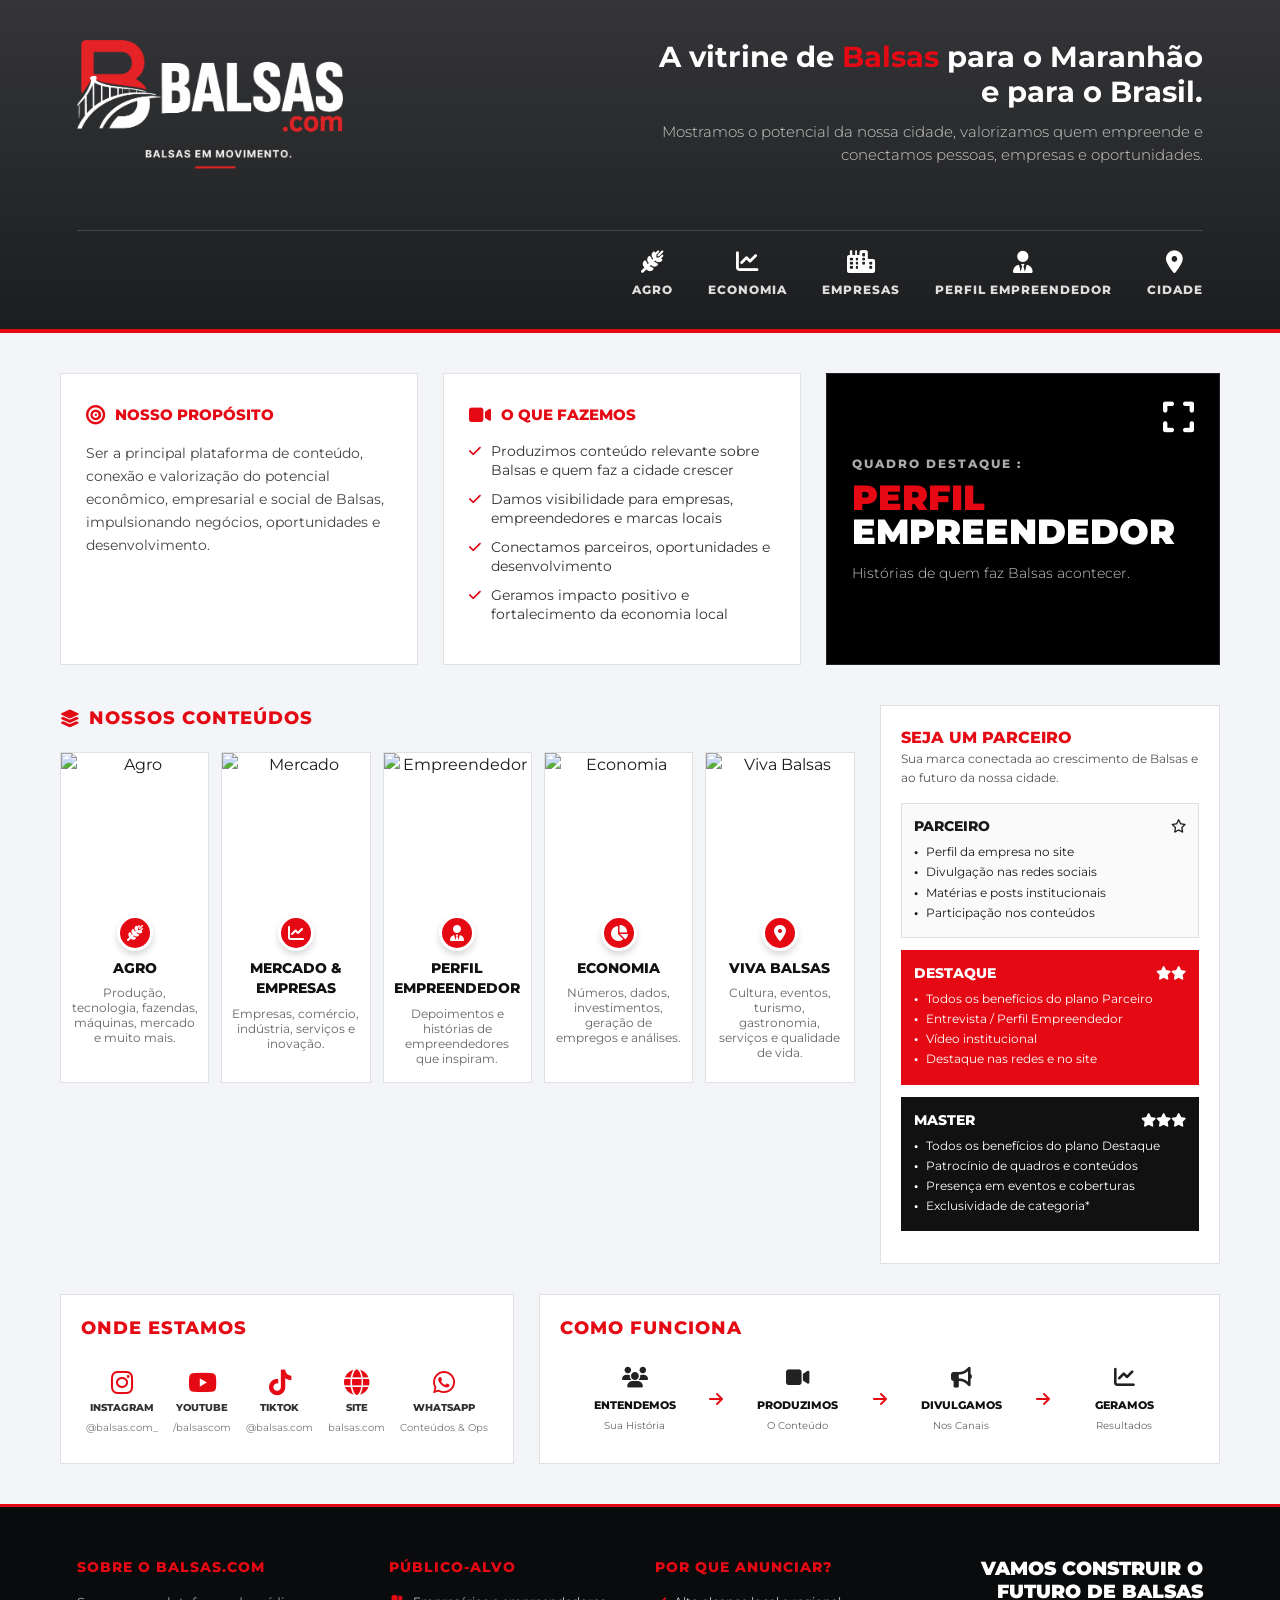
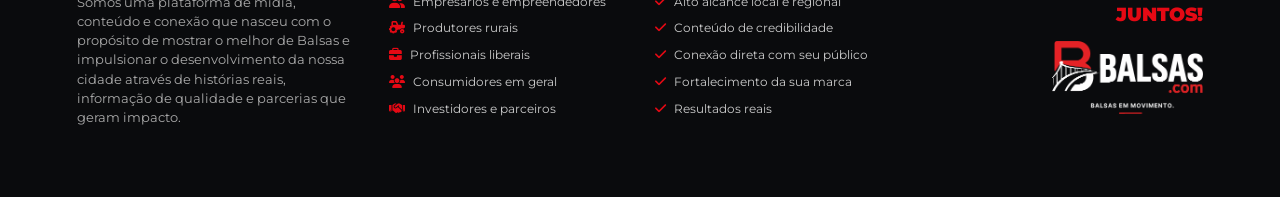
==== index.html @ 9bb3286d "Add files via upload" ====
<!DOCTYPE html>
<html lang="pt-BR">

<head>
    <meta charset="UTF-8">
    <meta name="viewport" content="width=device-width, initial-scale=1.0">
    <title>Balsas.com - A Vitrine de Balsas</title>

    <!-- Fontes & Ícones -->
    <link rel="preconnect" href="https://fonts.googleapis.com">
    <link rel="preconnect" href="https://fonts.gstatic.com" crossorigin>
    <link href="https://fonts.googleapis.com/css2?family=Montserrat:wght@300;400;600;700;800;900&display=swap"
        rel="stylesheet">
    <link rel="stylesheet" href="https://cdnjs.cloudflare.com/ajax/libs/font-awesome/6.4.0/css/all.min.css">

    <!-- CSS Externo -->
    <link rel="stylesheet" href="style.css">
</head>

<body>

    <!-- HERO HEADER -->
    <header class="hero-section">
        <div class="hero-top">
            <div class="brand-box">
                <!-- COMO DEVE FICAR -->
                <!-- COMO DEVE FICAR NO INDEX.HTML -->
                <div class="brand-box">
                    <div class="logo-container">
                        <img src="logo.png" alt="Balsas.com" class="main-logo-img">
                    </div>
                </div>
            </div>

            <div class="hero-headline">
                <h1>A vitrine de <span>Balsas</span> para o Maranhão e para o Brasil.</h1>
                <p>Mostramos o potencial da nossa cidade, valorizamos quem empreende e conectamos pessoas, empresas e
                    oportunidades.</p>
            </div>
        </div>

        <nav class="hero-nav">
            <a href="#agro" class="nav-item">
                <i class="fa-solid fa-wheat-awn"></i>
                <span>Agro</span>
            </a>
            <a href="#economia" class="nav-item">
                <i class="fa-solid fa-chart-line"></i>
                <span>Economia</span>
            </a>
            <a href="#empresas" class="nav-item">
                <i class="fa-solid fa-city"></i>
                <span>Empresas</span>
            </a>
            <a href="#perfil" class="nav-item">
                <i class="fa-solid fa-user-tie"></i>
                <span>Perfil Empreendedor</span>
            </a>
            <a href="#cidade" class="nav-item">
                <i class="fa-solid fa-location-dot"></i>
                <span>Cidade</span>
            </a>
        </nav>
    </header>

    <!-- CONTEÚDO PRINCIPAL -->
    <main class="section-container">

        <!-- SEÇÃO TRÊS COLUNAS -->
        <div class="grid-three-col">

            <div class="info-card">
                <div class="card-title-icon">
                    <i class="fa-solid fa-bullseye"></i>
                    <span>Nosso Propósito</span>
                </div>
                <p>Ser a principal plataforma de conteúdo, conexão e valorização do potencial econômico, empresarial e
                    social de Balsas, impulsionando negócios, oportunidades e desenvolvimento.</p>
            </div>

            <div class="info-card">
                <div class="card-title-icon">
                    <i class="fa-solid fa-video"></i>
                    <span>O Que Fazemos</span>
                </div>
                <ul class="checklist">
                    <li><i class="fa-solid fa-check"></i> Produzimos conteúdo relevante sobre Balsas e quem faz a cidade
                        crescer</li>
                    <li><i class="fa-solid fa-check"></i> Damos visibilidade para empresas, empreendedores e marcas
                        locais</li>
                    <li><i class="fa-solid fa-check"></i> Conectamos parceiros, oportunidades e desenvolvimento</li>
                    <li><i class="fa-solid fa-check"></i> Geramos impacto positivo e fortalecimento da economia local
                    </li>
                </ul>
            </div>

            <div class="featured-banner video-trigger" id="perfil" data-title="Perfil Empreendedor - Episódio Especial"
                data-category="Quadro Destaque"
                data-desc="Histórias reais de quem construiu sua trajetória de sucesso e transformou os negócios em Balsas."
                data-img="https://images.unsplash.com/photo-1560250097-0b93528c311a?auto=format&fit=crop&w=600&q=80">
                <i class="fa-solid fa-expand camera-icon"></i>
                <div class="featured-badge">Quadro Destaque :</div>
                <div class="featured-title">
                    PERFIL <span>EMPREENDEDOR</span>
                </div>
                <p class="featured-desc">Histórias de quem faz Balsas acontecer.</p>
            </div>

        </div>

        <!-- CONTEÚDOS E TABELA DE PARCEIROS -->
        <div class="main-grid-layout">

            <div>
                <div class="section-header-title">
                    <i class="fa-solid fa-layer-group"></i> Nossos Conteúdos
                </div>

                <div class="content-pillars-grid">

                    <div class="pillar-item video-trigger" id="agro" data-title="Tecnologia no Safra de Balsas"
                        data-category="Agro"
                        data-desc="Inovação, máquinas pesadas e alta produtividade no campo da região."
                        data-img="https://images.unsplash.com/photo-1500382017468-9049fed747ef?auto=format&fit=crop&w=600&q=80">
                        <div class="pillar-img-box">
                            <img src="https://images.unsplash.com/photo-1500382017468-9049fed747ef?auto=format&fit=crop&w=400&q=80"
                                alt="Agro">
                            <div class="pillar-icon-badge"><i class="fa-solid fa-wheat-awn"></i></div>
                        </div>
                        <h3>AGRO</h3>
                        <p>Produção, tecnologia, fazendas, máquinas, mercado e muito mais.</p>
                    </div>

                    <div class="pillar-item video-trigger" id="empresas" data-title="Giro de Negócios & Comércio"
                        data-category="Mercado & Empresas"
                        data-desc="Empresas e marcas que impulsionam o comércio e o setor de serviços."
                        data-img="https://images.unsplash.com/photo-1556761175-5973dc0f32e7?auto=format&fit=crop&w=600&q=80">
                        <div class="pillar-img-box">
                            <img src="https://images.unsplash.com/photo-1556761175-5973dc0f32e7?auto=format&fit=crop&w=400&q=80"
                                alt="Mercado">
                            <div class="pillar-icon-badge"><i class="fa-solid fa-chart-line"></i></div>
                        </div>
                        <h3>MERCADO & EMPRESAS</h3>
                        <p>Empresas, comércio, indústria, serviços e inovação.</p>
                    </div>

                    <div class="pillar-item video-trigger" data-title="Depoimentos Inspiradores"
                        data-category="Perfil Empreendedor"
                        data-desc="Assista aos vídeos curtos de 1min30s contando histórias inspiradoras."
                        data-img="https://images.unsplash.com/photo-1560250097-0b93528c311a?auto=format&fit=crop&w=600&q=80">
                        <div class="pillar-img-box">
                            <img src="https://images.unsplash.com/photo-1560250097-0b93528c311a?auto=format&fit=crop&w=400&q=80"
                                alt="Empreendedor">
                            <div class="pillar-icon-badge"><i class="fa-solid fa-user-tie"></i></div>
                        </div>
                        <h3>PERFIL EMPREENDEDOR</h3>
                        <p>Depoimentos e histórias de empreendedores que inspiram.</p>
                    </div>

                    <div class="pillar-item video-trigger" id="economia" data-title="Números & Investimentos"
                        data-category="Economia"
                        data-desc="Geração de empregos, dados e o crescimento econômico da cidade."
                        data-img="https://images.unsplash.com/photo-1486406146926-c627a92ad1ab?auto=format&fit=crop&w=600&q=80">
                        <div class="pillar-img-box">
                            <img src="https://images.unsplash.com/photo-1486406146926-c627a92ad1ab?auto=format&fit=crop&w=400&q=80"
                                alt="Economia">
                            <div class="pillar-icon-badge"><i class="fa-solid fa-chart-pie"></i></div>
                        </div>
                        <h3>ECONOMIA</h3>
                        <p>Números, dados, investimentos, geração de empregos e análises.</p>
                    </div>

                    <div class="pillar-item video-trigger" id="cidade" data-title="Viva Balsas!"
                        data-category="A Cidade"
                        data-desc="Cultura, lazer, eventos e o desenvolvimento urbano de Balsas."
                        data-img="https://images.unsplash.com/photo-1519501025264-65ba15a82390?auto=format&fit=crop&w=600&q=80">
                        <div class="pillar-img-box">
                            <img src="https://images.unsplash.com/photo-1519501025264-65ba15a82390?auto=format&fit=crop&w=400&q=80"
                                alt="Viva Balsas">
                            <div class="pillar-icon-badge"><i class="fa-solid fa-location-dot"></i></div>
                        </div>
                        <h3>VIVA BALSAS</h3>
                        <p>Cultura, eventos, turismo, gastronomia, serviços e qualidade de vida.</p>
                    </div>

                </div>
            </div>

            <!-- COTAS DE PATROCÍNIO -->
            <div class="sponsor-card">
                <div class="sponsor-header">
                    <h3>Seja um Parceiro</h3>
                    <p>Sua marca conectada ao crescimento de Balsas e ao futuro da nossa cidade.</p>
                </div>

                <div class="plan-box">
                    <div class="plan-title">
                        <span>Parceiro</span>
                        <span class="stars"><i class="fa-regular fa-star"></i></span>
                    </div>
                    <ul class="plan-list">
                        <li>Perfil da empresa no site</li>
                        <li>Divulgação nas redes sociais</li>
                        <li>Matérias e posts institucionais</li>
                        <li>Participação nos conteúdos</li>
                    </ul>
                </div>

                <div class="plan-box featured-plan">
                    <div class="plan-title">
                        <span>Destaque</span>
                        <span class="stars"><i class="fa-solid fa-star"></i><i class="fa-solid fa-star"></i></span>
                    </div>
                    <ul class="plan-list">
                        <li>Todos os benefícios do plano Parceiro</li>
                        <li>Entrevista / Perfil Empreendedor</li>
                        <li>Vídeo institucional</li>
                        <li>Destaque nas redes e no site</li>
                    </ul>
                </div>

                <div class="plan-box master-plan">
                    <div class="plan-title">
                        <span>Master</span>
                        <span class="stars"><i class="fa-solid fa-star"></i><i class="fa-solid fa-star"></i><i
                                class="fa-solid fa-star"></i></span>
                    </div>
                    <ul class="plan-list">
                        <li>Todos os benefícios do plano Destaque</li>
                        <li>Patrocínio de quadros e conteúdos</li>
                        <li>Presença em eventos e coberturas</li>
                        <li>Exclusividade de categoria*</li>
                    </ul>
                </div>
            </div>

        </div>

        <!-- ONDE ESTAMOS & COMO FUNCIONA -->
        <div class="middle-features-grid">

            <div class="social-channels-box">
                <div class="section-header-title">Onde Estamos</div>
                <div class="channels-list">
                    <a href="#" class="channel-item">
                        <i class="fa-brands fa-instagram"></i>
                        <span class="name">Instagram</span>
                        <span class="handle">@balsas.com_</span>
                    </a>
                    <a href="#" class="channel-item">
                        <i class="fa-brands fa-youtube"></i>
                        <span class="name">YouTube</span>
                        <span class="handle">/balsascom</span>
                    </a>
                    <a href="#" class="channel-item">
                        <i class="fa-brands fa-tiktok"></i>
                        <span class="name">TikTok</span>
                        <span class="handle">@balsas.com</span>
                    </a>
                    <a href="#" class="channel-item">
                        <i class="fa-solid fa-globe"></i>
                        <span class="name">Site</span>
                        <span class="handle">balsas.com</span>
                    </a>
                    <a href="#" class="channel-item">
                        <i class="fa-brands fa-whatsapp"></i>
                        <span class="name">WhatsApp</span>
                        <span class="handle">Conteúdos & Ops</span>
                    </a>
                </div>
            </div>

            <div class="workflow-box">
                <div class="section-header-title">Como Funciona</div>
                <div class="workflow-steps">
                    <div class="step-item">
                        <i class="fa-solid fa-users"></i>
                        <span class="step-title">Entendemos</span>
                        <span class="step-desc">Sua História</span>
                    </div>
                    <div class="step-arrow"><i class="fa-solid fa-arrow-right"></i></div>
                    <div class="step-item">
                        <i class="fa-solid fa-video"></i>
                        <span class="step-title">Produzimos</span>
                        <span class="step-desc">O Conteúdo</span>
                    </div>
                    <div class="step-arrow"><i class="fa-solid fa-arrow-right"></i></div>
                    <div class="step-item">
                        <i class="fa-solid fa-bullhorn"></i>
                        <span class="step-title">Divulgamos</span>
                        <span class="step-desc">Nos Canais</span>
                    </div>
                    <div class="step-arrow"><i class="fa-solid fa-arrow-right"></i></div>
                    <div class="step-item">
                        <i class="fa-solid fa-chart-line"></i>
                        <span class="step-title">Geramos</span>
                        <span class="step-desc">Resultados</span>
                    </div>
                </div>
            </div>

        </div>

    </main>

    <!-- RODAPÉ INSTITUCIONAL -->
    <footer class="footer-section">
        <div class="footer-grid">

            <div class="footer-col">
                <h4>Sobre o Balsas.com</h4>
                <p>Somos uma plataforma de mídia, conteúdo e conexão que nasceu com o propósito de mostrar o melhor de
                    Balsas e impulsionar o desenvolvimento da nossa cidade através de histórias reais, informação de
                    qualidade e parcerias que geram impacto.</p>
            </div>

            <div class="footer-col">
                <h4>Público-Alvo</h4>
                <ul class="footer-list">
                    <li><i class="fa-solid fa-user-group"></i> Empresários e empreendedores</li>
                    <li><i class="fa-solid fa-tractor"></i> Produtores rurais</li>
                    <li><i class="fa-solid fa-briefcase"></i> Profissionais liberais</li>
                    <li><i class="fa-solid fa-users"></i> Consumidores em geral</li>
                    <li><i class="fa-solid fa-handshake"></i> Investidores e parceiros</li>
                </ul>
            </div>

            <div class="footer-col">
                <h4>Por Que Anunciar?</h4>
                <ul class="footer-list">
                    <li><i class="fa-solid fa-check"></i> Alto alcance local e regional</li>
                    <li><i class="fa-solid fa-check"></i> Conteúdo de credibilidade</li>
                    <li><i class="fa-solid fa-check"></i> Conexão direta com seu público</li>
                    <li><i class="fa-solid fa-check"></i> Fortalecimento da sua marca</li>
                    <li><i class="fa-solid fa-check"></i> Resultados reais</li>
                </ul>
            </div>

            <div class="footer-col footer-cta">
                <h3>Vamos Construir o Futuro de Balsas <span>Juntos!</span></h3>
                <!-- COMO DEVE FICAR -->
                <div class="footer-brand-logo">
                    <img src="logo.png" alt="Balsas.com" class="footer-logo-img">
                </div>
            </div>

        </div>
    </footer>

    <!-- MODAL PLAYER DE VÍDEO -->
    <div class="video-modal" id="videoModal">
        <div class="modal-content">
            <i class="fa-solid fa-xmark close-modal" id="closeModal"></i>
            <img src="" alt="Thumbnail" class="video-placeholder" id="modalImg">
            <div class="modal-overlay-info">
                <span class="modal-tag" id="modalCategory">Categoria</span>
                <h3 class="modal-title" id="modalTitle">Título do Vídeo</h3>
                <p class="modal-desc" id="modalDesc">Descrição breve do episódio...</p>
            </div>
        </div>
    </div>

    <!-- JS Externo -->
    <script src="script.js"></script>
</body>

</html>
---- style.css ----
:root {
  --primary-red: #e50914;
  --dark-red: #b20710;
  --bg-dark: #0a0b0d;
  --bg-card-dark: #121418;
  --bg-light: #f4f5f8;
  --text-dark: #1a1a1a;
  --text-muted: #666666;
  --text-light: #ffffff;
  --border-color: #e0e0e0;
}

* {
  margin: 0;
  padding: 0;
  box-sizing: border-box;
  font-family: 'Montserrat', sans-serif;
}

body {
  background-color: var(--bg-light);
  color: var(--text-dark);
  line-height: 1.5;
}

/* 1. HERO HEADER */
.hero-section {
  background: linear-gradient(rgba(10, 11, 13, 0.82), rgba(10, 11, 13, 0.92)),
              url('https://images.unsplash.com/photo-1500382017468-9049fed747ef?auto=format&fit=crop&w=1600&q=80') center/cover no-repeat;
  color: var(--text-light);
  padding: 40px 6% 30px 6%;
  border-bottom: 4px solid var(--primary-red);
}

.hero-top {
  display: flex;
  justify-content: space-between;
  align-items: flex-start; /* Alinha os topos da logo e do texto */
  flex-wrap: wrap;
  gap: 30px;
  margin-bottom: 40px;
}

.brand-box {
  display: flex;
  flex-direction: column;
  align-items: flex-start;
}

.logo-container {
  display: flex;
  align-items: center;
  gap: 15px;
}

/* REGRA DAS LOGOS (AJUSTADAS) */
.main-logo-img {
  height: 150px; /* Tamanho proporcional e elegante para o topo */
  width: auto;
  object-fit: contain;
  display: block;
}

.footer-logo-img {
  height: 85px; /* Tamanho ajustado para o rodapé */
  width: auto;
  object-fit: contain;
  display: block;
}

.logo-icon {
  font-size: 3.5rem;
  color: var(--primary-red);
  line-height: 1;
}

.logo-text {
  font-size: 3.2rem;
  font-weight: 900;
  letter-spacing: -1px;
  line-height: 0.9;
  text-transform: uppercase;
}

.logo-text span {
  color: var(--primary-red);
}

.slogan {
  margin-top: 12px;
  font-size: 0.85rem;
  font-weight: 800;
  letter-spacing: 4px;
  text-transform: uppercase;
  color: var(--text-light);
  border-bottom: 2px solid var(--primary-red);
  padding-bottom: 4px;
}

.hero-headline {
  max-width: 550px;
  text-align: right;
}

.hero-headline h1 {
  font-size: 1.8rem;
  font-weight: 700;
  line-height: 1.2;
  margin-bottom: 12px;
}

.hero-headline h1 span {
  color: var(--primary-red);
}

.hero-headline p {
  font-size: 0.95rem;
  color: #ccc;
  font-weight: 300;
}

.hero-nav {
  display: flex;
  justify-content: flex-end;
  gap: 35px;
  flex-wrap: wrap;
  padding-top: 20px;
  border-top: 1px solid rgba(255, 255, 255, 0.15);
}

.nav-item {
  display: flex;
  flex-direction: column;
  align-items: center;
  gap: 8px;
  color: #ddd;
  text-decoration: none;
  font-size: 0.75rem;
  font-weight: 800;
  letter-spacing: 1px;
  text-transform: uppercase;
  transition: all 0.3s ease;
}

.nav-item i {
  font-size: 1.4rem;
  color: #ffffff;
  transition: color 0.3s ease;
}

.nav-item:hover,
.nav-item:hover i {
  color: var(--primary-red);
}

/* 2. ESTRUTURA DO CONTEÚDO */
.section-container {
  max-width: 1200px;
  margin: 0 auto;
  padding: 40px 20px;
}

.grid-three-col {
  display: grid;
  grid-template-columns: 1fr 1fr 1.1fr;
  gap: 25px;
  align-items: stretch;
  margin-bottom: 40px;
}

.info-card {
  background: #ffffff;
  padding: 30px 25px;
  border: 1px solid var(--border-color);
}

.card-title-icon {
  display: flex;
  align-items: center;
  gap: 10px;
  color: var(--primary-red);
  font-size: 0.95rem;
  font-weight: 800;
  text-transform: uppercase;
  margin-bottom: 15px;
}

.card-title-icon i {
  font-size: 1.2rem;
}

.info-card p {
  font-size: 0.9rem;
  color: #444;
  line-height: 1.6;
}

.checklist {
  list-style: none;
}

.checklist li {
  display: flex;
  align-items: flex-start;
  gap: 10px;
  font-size: 0.85rem;
  color: #333;
  margin-bottom: 10px;
  line-height: 1.4;
}

.checklist li i {
  color: var(--primary-red);
  margin-top: 3px;
}

.featured-banner {
  background: #000000;
  color: #ffffff;
  padding: 30px 25px;
  position: relative;
  border: 1px solid #222;
  display: flex;
  flex-direction: column;
  justify-content: center;
  cursor: pointer;
  transition: border-color 0.3s ease;
}

.featured-banner:hover {
  border-color: var(--primary-red);
}

.featured-badge {
  font-size: 0.75rem;
  font-weight: 800;
  letter-spacing: 2px;
  text-transform: uppercase;
  color: #aaa;
  margin-bottom: 8px;
}

.featured-title {
  font-size: 2.2rem;
  font-weight: 900;
  text-transform: uppercase;
  line-height: 0.95;
  color: var(--primary-red);
  margin-bottom: 15px;
}

.featured-title span {
  color: #ffffff;
  display: block;
}

.featured-desc {
  font-size: 0.85rem;
  color: #ccc;
  font-weight: 300;
}

.camera-icon {
  position: absolute;
  top: 25px;
  right: 25px;
  font-size: 2.2rem;
  color: #ffffff;
}

/* 3. NOSSOS CONTEÚDOS */
.section-header-title {
  color: var(--primary-red);
  font-size: 1.1rem;
  font-weight: 800;
  text-transform: uppercase;
  letter-spacing: 1px;
  margin-bottom: 20px;
  display: flex;
  align-items: center;
  gap: 8px;
}

.main-grid-layout {
  display: grid;
  grid-template-columns: 2.8fr 1.2fr;
  gap: 25px;
}

.content-pillars-grid {
  display: grid;
  grid-template-columns: repeat(5, 1fr);
  gap: 12px;
}

.pillar-item {
  background: #ffffff;
  border: 1px solid var(--border-color);
  display: flex;
  flex-direction: column;
  align-items: center;
  text-align: center;
  padding-bottom: 15px;
  position: relative;
  overflow: visible;
  cursor: pointer;
  transition: transform 0.3s ease, border-color 0.3s ease;
}

.pillar-item:hover {
  transform: translateY(-5px);
  border-color: var(--primary-red);
}

.pillar-img-box {
  width: 100%;
  height: 180px;
  position: relative;
  margin-bottom: 25px;
  overflow: visible;
}

.pillar-img-box img {
  width: 100%;
  height: 100%;
  object-fit: cover;
  display: block;
}

.pillar-icon-badge {
  position: absolute;
  bottom: -18px;
  left: 50%;
  transform: translateX(-50%);
  width: 36px;
  height: 36px;
  background: var(--primary-red);
  color: #ffffff;
  border-radius: 50%;
  display: flex;
  align-items: center;
  justify-content: center;
  font-size: 1rem;
  border: 3px solid #ffffff;
  box-shadow: 0 4px 6px rgba(0, 0, 0, 0.15);
  z-index: 10;
}

.pillar-item h3 {
  font-size: 0.85rem;
  font-weight: 800;
  text-transform: uppercase;
  color: #111;
  margin-bottom: 8px;
  padding: 0 8px;
}

.pillar-item p {
  font-size: 0.72rem;
  color: #666;
  line-height: 1.3;
  padding: 0 10px;
}

/* COTAS DE PATROCÍNIO */
.sponsor-card {
  background: #ffffff;
  border: 1px solid var(--border-color);
  padding: 20px;
}

.sponsor-header {
  margin-bottom: 15px;
}

.sponsor-header h3 {
  color: var(--primary-red);
  font-size: 1rem;
  font-weight: 800;
  text-transform: uppercase;
}

.sponsor-header p {
  font-size: 0.78rem;
  color: #555;
}

.plan-box {
  border: 1px solid var(--border-color);
  padding: 12px;
  margin-bottom: 12px;
  background: #fafafa;
}

.plan-box.featured-plan {
  background: var(--primary-red);
  color: #ffffff;
  border-color: var(--primary-red);
}

.plan-box.master-plan {
  background: #111111;
  color: #ffffff;
  border-color: #111111;
}

.plan-title {
  display: flex;
  justify-content: space-between;
  align-items: center;
  font-weight: 800;
  font-size: 0.85rem;
  text-transform: uppercase;
  margin-bottom: 8px;
}

.plan-list {
  list-style: none;
}

.plan-list li {
  font-size: 0.72rem;
  line-height: 1.4;
  position: relative;
  padding-left: 12px;
  margin-bottom: 4px;
}

.plan-list li::before {
  content: "•";
  position: absolute;
  left: 0;
  font-weight: bold;
}

/* 4. REDES SOCIAIS & FLUXO */
.middle-features-grid {
  display: grid;
  grid-template-columns: 1fr 1.5fr;
  gap: 25px;
  margin-top: 30px;
}

.social-channels-box,
.workflow-box {
  background: #ffffff;
  border: 1px solid var(--border-color);
  padding: 20px;
}

.channels-list {
  display: flex;
  justify-content: space-between;
  align-items: center;
  margin-top: 15px;
  text-align: center;
}

.channel-item {
  display: flex;
  flex-direction: column;
  align-items: center;
  gap: 5px;
  text-decoration: none;
  color: #333;

}

.channel-item i {
  font-size: 1.6rem;
  color: var(--primary-red);
}

.channel-item .name {
  font-size: 0.65rem;
  font-weight: 800;
  text-transform: uppercase;
}

.channel-item .handle {
  font-size: 0.6rem;
  color: #777;
}

.workflow-steps {
  display: flex;
  justify-content: space-between;
  align-items: center;
  margin-top: 15px;
  text-align: center;
}

.step-item {
  flex: 1;
  display: flex;
  flex-direction: column;
  align-items: center;
  gap: 5px;
}

.step-item i {
  font-size: 1.3rem;
  color: #222;
  margin-bottom: 4px;
}

.step-item .step-title {
  font-size: 0.68rem;
  font-weight: 800;
  text-transform: uppercase;
  color: #111;
}

.step-item .step-desc {
  font-size: 0.62rem;
  color: #666;
}

.step-arrow {
  color: var(--primary-red);
  font-size: 1rem;
  font-weight: bold;
}

/* 5. RODAPÉ */
.footer-section {
  background: var(--bg-dark);
  color: var(--text-light);
  padding: 50px 6% 30px 6%;
  border-top: 3px solid var(--primary-red);
}

.footer-grid {
  display: grid;
  grid-template-columns: 1.2fr 1fr 1fr 1.2fr;
  gap: 30px;
  margin-bottom: 40px;
}

.footer-col h4 {
  color: var(--primary-red);
  font-size: 0.85rem;
  font-weight: 800;
  text-transform: uppercase;
  letter-spacing: 1px;
  margin-bottom: 15px;
}

.footer-col p {
  font-size: 0.8rem;
  color: #aaa;
  line-height: 1.5;
}

.footer-list {
  list-style: none;
}

.footer-list li {
  font-size: 0.78rem;
  color: #ccc;
  margin-bottom: 8px;
  display: flex;
  align-items: center;
  gap: 8px;
}

.footer-list li i {
  color: var(--primary-red);
  font-size: 0.8rem;
}

.footer-cta {
  text-align: right;
}

.footer-cta h3 {
  font-size: 1.2rem;
  font-weight: 900;
  text-transform: uppercase;
  line-height: 1.2;
  margin-bottom: 15px;
}

.footer-cta h3 span {
  color: var(--primary-red);
}

.footer-brand-logo {
  display: flex;
  align-items: center;
  justify-content: flex-end;
  gap: 10px;
  font-size: 1.8rem;
  font-weight: 900;
}

.footer-brand-logo i,
.footer-brand-logo span span {
  color: var(--primary-red);
}

/* 6. MODAL DE VÍDEO */
.video-modal {
  display: none;
  position: fixed;
  top: 0;
  left: 0;
  width: 100%;
  height: 100%;
  background: rgba(0, 0, 0, 0.9);
  z-index: 1000;
  justify-content: center;
  align-items: center;
  padding: 20px;
}

.video-modal.active {
  display: flex;
}

.modal-content {
  position: relative;
  width: 100%;
  max-width: 380px;
  height: 80vh;
  max-height: 680px;
  background: #000;
  overflow: hidden;
  display: flex;
  flex-direction: column;
  justify-content: space-between;
  border: 1px solid #333;
}

.close-modal {
  position: absolute;
  top: 15px;
  right: 15px;
  color: #fff;
  font-size: 1.5rem;
  cursor: pointer;
  z-index: 20;
}

.video-placeholder {
  position: absolute;
  top: 0;
  left: 0;
  width: 100%;
  height: 100%;
  object-fit: cover;
  opacity: 0.6;
}

.modal-overlay-info {
  position: relative;
  z-index: 10;
  padding: 20px;
  background: linear-gradient(0deg, rgba(0,0,0,0.95) 0%, transparent 100%);
  margin-top: auto;
  color: #fff;
}

.modal-tag {
  background: var(--primary-red);
  color: #fff;
  font-size: 0.65rem;
  font-weight: 800;
  text-transform: uppercase;
  padding: 3px 8px;
  display: inline-block;
  margin-bottom: 8px;
}

.modal-title {
  font-size: 1.1rem;
  font-weight: 800;
  margin-bottom: 6px;
}

.modal-desc {
  font-size: 0.8rem;
  color: #ccc;
  line-height: 1.3;
}

/* RESPONSIVIDADE */
@media (max-width: 992px) {
  .grid-three-col,
  .main-grid-layout,
  .middle-features-grid,
  .footer-grid {
    grid-template-columns: 1fr;
  }

  .content-pillars-grid {
    grid-template-columns: repeat(2, 1fr);
  }

  .hero-top,
  .hero-headline,
  .footer-cta,
  .footer-brand-logo {
    text-align: left;
    justify-content: flex-start;
  }

  .hero-nav {
    justify-content: flex-start;
  }
}

@media (max-width: 576px) {
  .content-pillars-grid {
    grid-template-columns: 1fr;
  }

  .channels-list,
  .workflow-steps {
    flex-direction: column;
    gap: 15px;
  }

  .step-arrow {
    transform: rotate(90deg);
  }
}

/* HOVER EFFECTS: ONDE ESTAMOS & COMO FUNCIONA */
.channel-item {
  transition: transform 0.3s ease, color 0.3s ease;
  padding: 8px 5px;
  border-radius: 4px;
}

.channel-item i {
  transition: transform 0.3s ease, color 0.3s ease;
}

.channel-item:hover {
  transform: translateY(-5px);
}

.channel-item:hover i {
  transform: scale(1.2);
}

.channel-item:hover .name {
  color: var(--primary-red);
}

.step-item {
  transition: transform 0.3s ease;
  cursor: default;
  padding: 5px;
}

.step-item i {
  transition: transform 0.3s ease, color 0.3s ease;
}

.step-item:hover {
  transform: translateY(-3px);
}

.step-item:hover i {
  color: var(--primary-red);
  transform: scale(1.2);
}

.step-item:hover .step-title {
  color: var(--primary-red);
}

.step-item:hover + .step-arrow {
  transform: translateX(3px);
  transition: transform 0.3s ease;
}
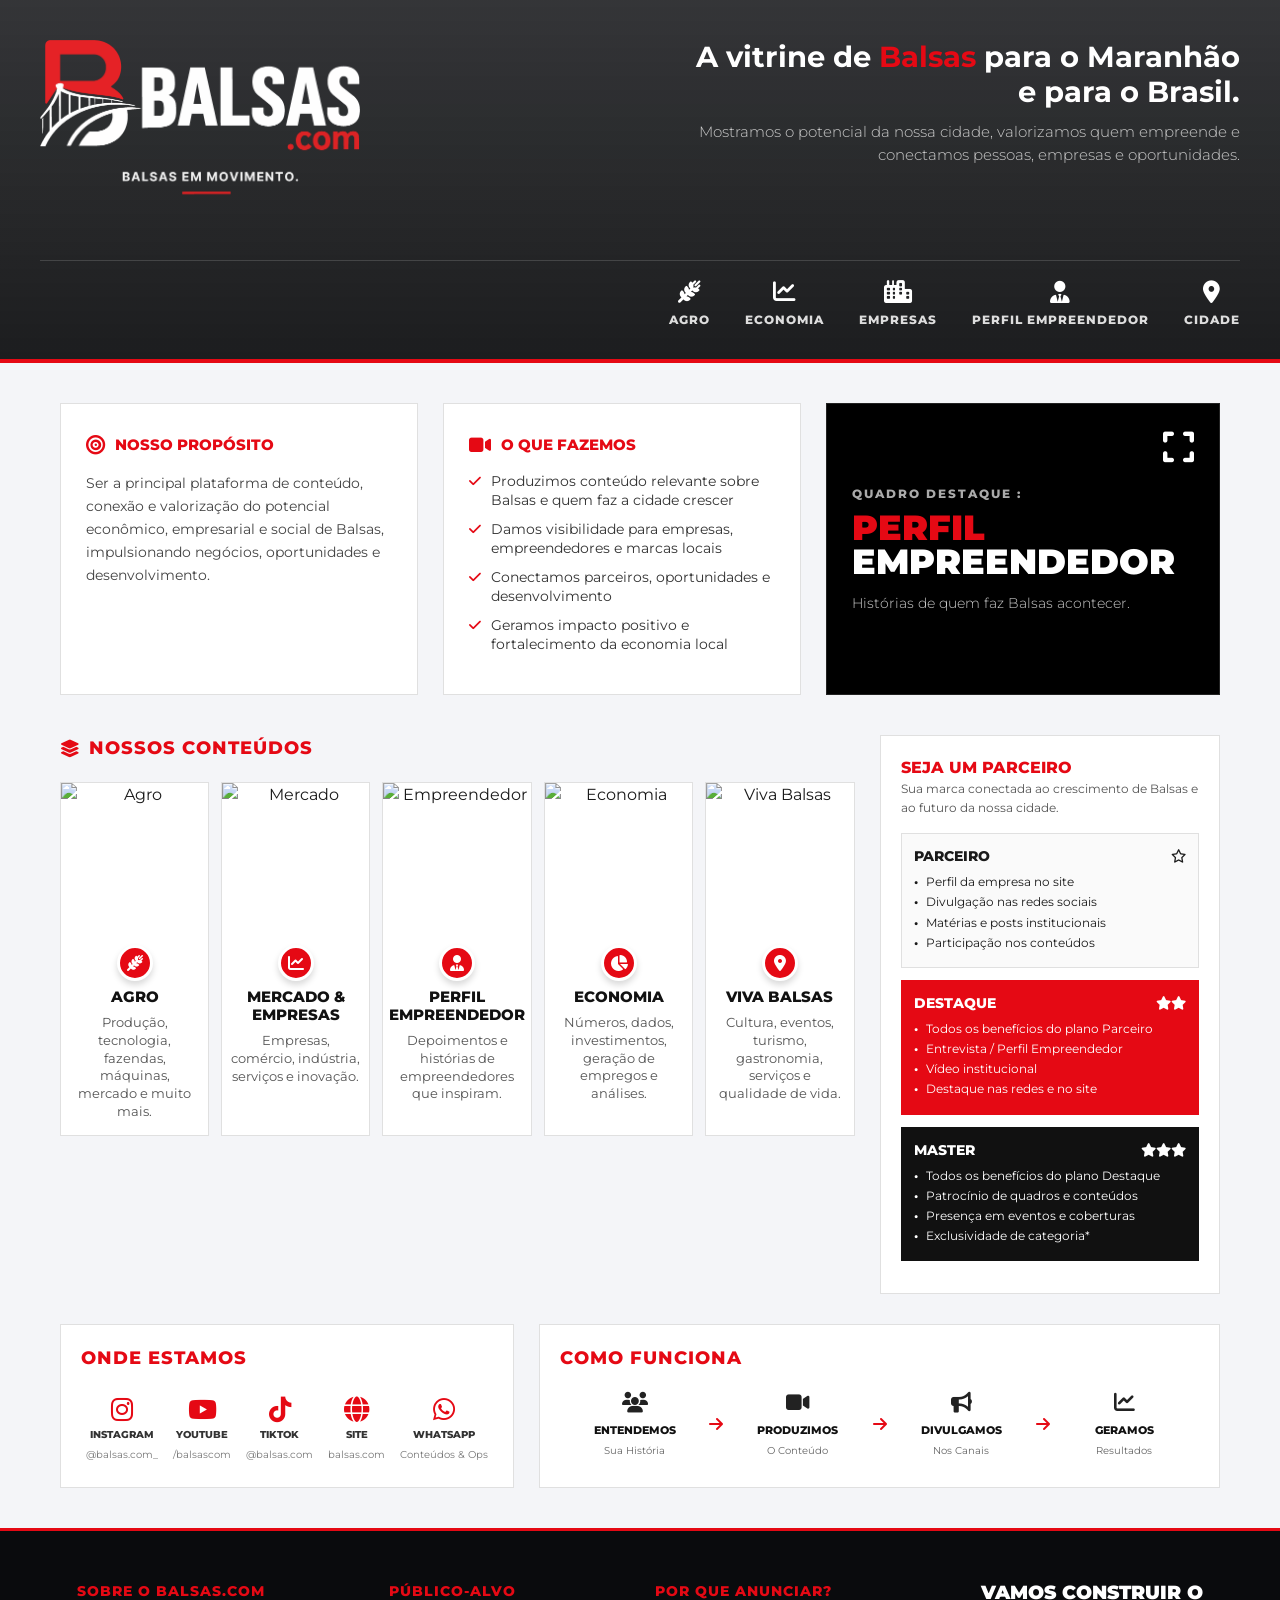
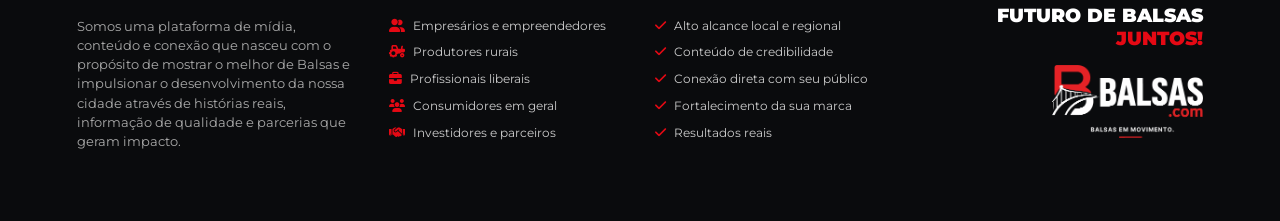
==== commit de3c8884: "Add files via upload" ====
--- a/index.html
+++ b/index.html
@@ -23,12 +23,8 @@
     <header class="hero-section">
         <div class="hero-top">
             <div class="brand-box">
-                <!-- COMO DEVE FICAR -->
-                <!-- COMO DEVE FICAR NO INDEX.HTML -->
-                <div class="brand-box">
-                    <div class="logo-container">
-                        <img src="logo.png" alt="Balsas.com" class="main-logo-img">
-                    </div>
+                <div class="logo-container">
+                    <img src="logo.png" alt="Balsas.com" class="main-logo-img">
                 </div>
             </div>
 
@@ -40,7 +36,7 @@
         </div>
 
         <nav class="hero-nav">
-            <a href="#agro" class="nav-item">
+            <a href="agro.html" class="nav-item">
                 <i class="fa-solid fa-wheat-awn"></i>
                 <span>Agro</span>
             </a>
@@ -48,11 +44,11 @@
                 <i class="fa-solid fa-chart-line"></i>
                 <span>Economia</span>
             </a>
-            <a href="#empresas" class="nav-item">
+            <a href="empresas.html" class="nav-item">
                 <i class="fa-solid fa-city"></i>
                 <span>Empresas</span>
             </a>
-            <a href="#perfil" class="nav-item">
+            <a href="perfil.html" class="nav-item">
                 <i class="fa-solid fa-user-tie"></i>
                 <span>Perfil Empreendedor</span>
             </a>
@@ -94,8 +90,8 @@
                 </ul>
             </div>
 
-            <div class="featured-banner video-trigger" id="perfil" data-title="Perfil Empreendedor - Episódio Especial"
-                data-category="Quadro Destaque"
+            <div class="featured-banner video-trigger" id="perfil-destaque"
+                data-title="Perfil Empreendedor - Episódio Especial" data-category="Quadro Destaque"
                 data-desc="Histórias reais de quem construiu sua trajetória de sucesso e transformou os negócios em Balsas."
                 data-img="https://images.unsplash.com/photo-1560250097-0b93528c311a?auto=format&fit=crop&w=600&q=80">
                 <i class="fa-solid fa-expand camera-icon"></i>
@@ -118,10 +114,8 @@
 
                 <div class="content-pillars-grid">
 
-                    <div class="pillar-item video-trigger" id="agro" data-title="Tecnologia no Safra de Balsas"
-                        data-category="Agro"
-                        data-desc="Inovação, máquinas pesadas e alta produtividade no campo da região."
-                        data-img="https://images.unsplash.com/photo-1500382017468-9049fed747ef?auto=format&fit=crop&w=600&q=80">
+                    <!-- AGRO (Abre página agro.html) -->
+                    <a href="agro.html" class="pillar-item-link">
                         <div class="pillar-img-box">
                             <img src="https://images.unsplash.com/photo-1500382017468-9049fed747ef?auto=format&fit=crop&w=400&q=80"
                                 alt="Agro">
@@ -129,12 +123,10 @@
                         </div>
                         <h3>AGRO</h3>
                         <p>Produção, tecnologia, fazendas, máquinas, mercado e muito mais.</p>
-                    </div>
-
-                    <div class="pillar-item video-trigger" id="empresas" data-title="Giro de Negócios & Comércio"
-                        data-category="Mercado & Empresas"
-                        data-desc="Empresas e marcas que impulsionam o comércio e o setor de serviços."
-                        data-img="https://images.unsplash.com/photo-1556761175-5973dc0f32e7?auto=format&fit=crop&w=600&q=80">
+                    </a>
+
+                    <!-- MERCADO & EMPRESAS (Abre página empresas.html) -->
+                    <a href="empresas.html" class="pillar-item-link">
                         <div class="pillar-img-box">
                             <img src="https://images.unsplash.com/photo-1556761175-5973dc0f32e7?auto=format&fit=crop&w=400&q=80"
                                 alt="Mercado">
@@ -142,12 +134,10 @@
                         </div>
                         <h3>MERCADO & EMPRESAS</h3>
                         <p>Empresas, comércio, indústria, serviços e inovação.</p>
-                    </div>
-
-                    <div class="pillar-item video-trigger" data-title="Depoimentos Inspiradores"
-                        data-category="Perfil Empreendedor"
-                        data-desc="Assista aos vídeos curtos de 1min30s contando histórias inspiradoras."
-                        data-img="https://images.unsplash.com/photo-1560250097-0b93528c311a?auto=format&fit=crop&w=600&q=80">
+                    </a>
+
+                    <!-- PERFIL EMPREENDEDOR (Abre página perfil.html) -->
+                    <a href="perfil.html" class="pillar-item-link">
                         <div class="pillar-img-box">
                             <img src="https://images.unsplash.com/photo-1560250097-0b93528c311a?auto=format&fit=crop&w=400&q=80"
                                 alt="Empreendedor">
@@ -155,11 +145,12 @@
                         </div>
                         <h3>PERFIL EMPREENDEDOR</h3>
                         <p>Depoimentos e histórias de empreendedores que inspiram.</p>
-                    </div>
-
-                    <div class="pillar-item video-trigger" id="economia" data-title="Números & Investimentos"
+                    </a>
+
+                    <!-- ECONOMIA (Abre Modal / Player de Vídeo) -->
+                    <div class="pillar-item video-trigger" id="economia" data-title="Números & Investimentos em Balsas"
                         data-category="Economia"
-                        data-desc="Geração de empregos, dados e o crescimento econômico da cidade."
+                        data-desc="Assista às análises sobre geração de empregos, dados econômicos e novos investimentos no município."
                         data-img="https://images.unsplash.com/photo-1486406146926-c627a92ad1ab?auto=format&fit=crop&w=600&q=80">
                         <div class="pillar-img-box">
                             <img src="https://images.unsplash.com/photo-1486406146926-c627a92ad1ab?auto=format&fit=crop&w=400&q=80"
@@ -170,9 +161,10 @@
                         <p>Números, dados, investimentos, geração de empregos e análises.</p>
                     </div>
 
-                    <div class="pillar-item video-trigger" id="cidade" data-title="Viva Balsas!"
-                        data-category="A Cidade"
-                        data-desc="Cultura, lazer, eventos e o desenvolvimento urbano de Balsas."
+                    <!-- VIVA BALSAS (Abre Modal / Player de Vídeo) -->
+                    <div class="pillar-item video-trigger" id="cidade"
+                        data-title="Viva Balsas! Cultura e Desenvolvimento" data-category="Viva Balsas"
+                        data-desc="Confira a cobertura dos principais eventos, pontos turísticos, gastronomia e qualidade de vida da nossa cidade."
                         data-img="https://images.unsplash.com/photo-1519501025264-65ba15a82390?auto=format&fit=crop&w=600&q=80">
                         <div class="pillar-img-box">
                             <img src="https://images.unsplash.com/photo-1519501025264-65ba15a82390?auto=format&fit=crop&w=400&q=80"
@@ -338,7 +330,6 @@
 
             <div class="footer-col footer-cta">
                 <h3>Vamos Construir o Futuro de Balsas <span>Juntos!</span></h3>
-                <!-- COMO DEVE FICAR -->
                 <div class="footer-brand-logo">
                     <img src="logo.png" alt="Balsas.com" class="footer-logo-img">
                 </div>
--- a/style.css
+++ b/style.css
@@ -21,21 +21,34 @@
   background-color: var(--bg-light);
   color: var(--text-dark);
   line-height: 1.5;
-}
-
-/* 1. HERO HEADER */
+  width: 100%;
+  overflow-x: hidden;
+}
+
+/* ===================================
+   1. DESKTOP (PADRÃO - TELA GRANDE)
+=================================== */
+
+/* HERO HEADER (COM ALINHAMENTO PERFEITO AO CORPO) */
 .hero-section {
   background: linear-gradient(rgba(10, 11, 13, 0.82), rgba(10, 11, 13, 0.92)),
               url('https://images.unsplash.com/photo-1500382017468-9049fed747ef?auto=format&fit=crop&w=1600&q=80') center/cover no-repeat;
   color: var(--text-light);
-  padding: 40px 6% 30px 6%;
+  padding: 40px 20px 30px 20px;
   border-bottom: 4px solid var(--primary-red);
 }
 
+.hero-top,
+.hero-nav {
+  max-width: 1200px;
+  margin-left: auto;
+  margin-right: auto;
+}
+
 .hero-top {
   display: flex;
   justify-content: space-between;
-  align-items: flex-start; /* Alinha os topos da logo e do texto */
+  align-items: flex-start;
   flex-wrap: wrap;
   gap: 30px;
   margin-bottom: 40px;
@@ -53,48 +66,18 @@
   gap: 15px;
 }
 
-/* REGRA DAS LOGOS (AJUSTADAS) */
 .main-logo-img {
-  height: 150px; /* Tamanho proporcional e elegante para o topo */
+  height: 180px;
   width: auto;
   object-fit: contain;
   display: block;
 }
 
 .footer-logo-img {
-  height: 85px; /* Tamanho ajustado para o rodapé */
+  height: 85px;
   width: auto;
   object-fit: contain;
   display: block;
-}
-
-.logo-icon {
-  font-size: 3.5rem;
-  color: var(--primary-red);
-  line-height: 1;
-}
-
-.logo-text {
-  font-size: 3.2rem;
-  font-weight: 900;
-  letter-spacing: -1px;
-  line-height: 0.9;
-  text-transform: uppercase;
-}
-
-.logo-text span {
-  color: var(--primary-red);
-}
-
-.slogan {
-  margin-top: 12px;
-  font-size: 0.85rem;
-  font-weight: 800;
-  letter-spacing: 4px;
-  text-transform: uppercase;
-  color: var(--text-light);
-  border-bottom: 2px solid var(--primary-red);
-  padding-bottom: 4px;
 }
 
 .hero-headline {
@@ -153,7 +136,7 @@
   color: var(--primary-red);
 }
 
-/* 2. ESTRUTURA DO CONTEÚDO */
+/* ESTRUTURA DO CONTEÚDO */
 .section-container {
   max-width: 1200px;
   margin: 0 auto;
@@ -268,7 +251,7 @@
   color: #ffffff;
 }
 
-/* 3. NOSSOS CONTEÚDOS */
+/* NOSSOS CONTEÚDOS */
 .section-header-title {
   color: var(--primary-red);
   font-size: 1.1rem;
@@ -293,7 +276,8 @@
   gap: 12px;
 }
 
-.pillar-item {
+.pillar-item,
+.pillar-item-link {
   background: #ffffff;
   border: 1px solid var(--border-color);
   display: flex;
@@ -303,11 +287,15 @@
   padding-bottom: 15px;
   position: relative;
   overflow: visible;
+  text-decoration: none;
+  color: inherit;
   cursor: pointer;
   transition: transform 0.3s ease, border-color 0.3s ease;
-}
-
-.pillar-item:hover {
+  width: 100%;
+}
+
+.pillar-item:hover,
+.pillar-item-link:hover {
   transform: translateY(-5px);
   border-color: var(--primary-red);
 }
@@ -346,20 +334,24 @@
   z-index: 10;
 }
 
-.pillar-item h3 {
-  font-size: 0.85rem;
-  font-weight: 800;
-  text-transform: uppercase;
-  color: #111;
-  margin-bottom: 8px;
-  padding: 0 8px;
-}
-
-.pillar-item p {
-  font-size: 0.72rem;
-  color: #666;
-  line-height: 1.3;
-  padding: 0 10px;
+.pillar-item h3,
+.pillar-item-link h3 {
+  font-size: 0.95rem !important;
+  font-weight: 800 !important;
+  text-transform: uppercase !important;
+  color: #111111 !important;
+  margin-bottom: 8px !important;
+  padding: 0 6px !important;
+  line-height: 1.2 !important;
+}
+
+.pillar-item p,
+.pillar-item-link p {
+  font-size: 0.82rem !important;
+  color: #555555 !important;
+  line-height: 1.35 !important;
+  padding: 0 8px !important;
+  font-weight: 400 !important;
 }
 
 /* COTAS DE PATROCÍNIO */
@@ -433,7 +425,7 @@
   font-weight: bold;
 }
 
-/* 4. REDES SOCIAIS & FLUXO */
+/* REDES SOCIAIS & FLUXO */
 .middle-features-grid {
   display: grid;
   grid-template-columns: 1fr 1.5fr;
@@ -463,12 +455,14 @@
   gap: 5px;
   text-decoration: none;
   color: #333;
-
+  transition: transform 0.3s ease, color 0.3s ease;
+  padding: 5px;
 }
 
 .channel-item i {
   font-size: 1.6rem;
   color: var(--primary-red);
+  transition: transform 0.3s ease;
 }
 
 .channel-item .name {
@@ -482,6 +476,18 @@
   color: #777;
 }
 
+.channel-item:hover {
+  transform: translateY(-5px);
+}
+
+.channel-item:hover i {
+  transform: scale(1.2);
+}
+
+.channel-item:hover .name {
+  color: var(--primary-red);
+}
+
 .workflow-steps {
   display: flex;
   justify-content: space-between;
@@ -496,12 +502,14 @@
   flex-direction: column;
   align-items: center;
   gap: 5px;
+  transition: transform 0.3s ease;
 }
 
 .step-item i {
   font-size: 1.3rem;
   color: #222;
   margin-bottom: 4px;
+  transition: transform 0.3s ease, color 0.3s ease;
 }
 
 .step-item .step-title {
@@ -522,12 +530,26 @@
   font-weight: bold;
 }
 
-/* 5. RODAPÉ */
+.step-item:hover {
+  transform: translateY(-3px);
+}
+
+.step-item:hover i {
+  color: var(--primary-red);
+  transform: scale(1.2);
+}
+
+.step-item:hover .step-title {
+  color: var(--primary-red);
+}
+
+/* RODAPÉ */
 .footer-section {
   background: var(--bg-dark);
   color: var(--text-light);
   padding: 50px 6% 30px 6%;
   border-top: 3px solid var(--primary-red);
+  text-align: left;
 }
 
 .footer-grid {
@@ -535,6 +557,12 @@
   grid-template-columns: 1.2fr 1fr 1fr 1.2fr;
   gap: 30px;
   margin-bottom: 40px;
+  text-align: left;
+}
+
+.footer-col {
+  display: block;
+  text-align: left;
 }
 
 .footer-col h4 {
@@ -544,16 +572,19 @@
   text-transform: uppercase;
   letter-spacing: 1px;
   margin-bottom: 15px;
+  text-align: left;
 }
 
 .footer-col p {
   font-size: 0.8rem;
   color: #aaa;
   line-height: 1.5;
+  text-align: left;
 }
 
 .footer-list {
   list-style: none;
+  padding: 0;
 }
 
 .footer-list li {
@@ -562,6 +593,7 @@
   margin-bottom: 8px;
   display: flex;
   align-items: center;
+  justify-content: flex-start;
   gap: 8px;
 }
 
@@ -591,16 +623,9 @@
   align-items: center;
   justify-content: flex-end;
   gap: 10px;
-  font-size: 1.8rem;
-  font-weight: 900;
-}
-
-.footer-brand-logo i,
-.footer-brand-logo span span {
-  color: var(--primary-red);
-}
-
-/* 6. MODAL DE VÍDEO */
+}
+
+/* MODAL DE VÍDEO */
 .video-modal {
   display: none;
   position: fixed;
@@ -685,95 +710,255 @@
   line-height: 1.3;
 }
 
-/* RESPONSIVIDADE */
+/* ===================================
+   2. ESTILOS DA BIBLIOTECA (AGRO.HTML)
+=================================== */
+.category-filters {
+  display: flex;
+  gap: 10px;
+  flex-wrap: wrap;
+  margin-bottom: 25px;
+}
+
+.filter-btn {
+  background: #ffffff;
+  border: 1px solid var(--border-color);
+  padding: 8px 16px;
+  font-size: 0.75rem;
+  font-weight: 700;
+  cursor: pointer;
+  text-transform: uppercase;
+  transition: all 0.3s ease;
+  color: #333;
+}
+
+.filter-btn.active, 
+.filter-btn:hover {
+  background: var(--primary-red);
+  color: #ffffff;
+  border-color: var(--primary-red);
+}
+
+.feed-grid {
+  display: grid;
+  grid-template-columns: repeat(3, 1fr);
+  gap: 20px;
+  width: 100%;
+}
+
+.feed-card {
+  background: #ffffff;
+  border: 1px solid var(--border-color);
+  cursor: pointer;
+  transition: transform 0.3s ease, border-color 0.3s ease;
+  overflow: hidden;
+}
+
+.feed-card:hover {
+  transform: translateY(-4px);
+  border-color: var(--primary-red);
+}
+
+.feed-thumb {
+  width: 100%;
+  height: 240px; /* Aumenta a área visível */
+  object-fit: cover;
+  object-position: center 20%; /* Ajusta o foco visual um pouco acima do meio */
+  display: block;
+}
+
+.feed-body {
+  padding: 15px;
+}
+
+.feed-date {
+  font-size: 0.65rem;
+  color: var(--primary-red);
+  font-weight: 800;
+  text-transform: uppercase;
+  display: block;
+  margin-bottom: 4px;
+}
+
+.feed-title {
+  font-size: 0.95rem;
+  font-weight: 800;
+  margin: 6px 0;
+  line-height: 1.3;
+  color: #111;
+}
+
+/* ===================================
+   3. REGRAS EXCLUSIVAS PARA CELULAR (MOBILE)
+=================================== */
+
 @media (max-width: 992px) {
   .grid-three-col,
   .main-grid-layout,
-  .middle-features-grid,
+  .middle-features-grid {
+    grid-template-columns: 1fr;
+    gap: 20px;
+  }
+
+  .hero-top {
+    flex-direction: column;
+    align-items: center;
+    text-align: center;
+  }
+
+  .hero-headline {
+    text-align: center;
+  }
+}
+
+@media (max-width: 600px) {
+  .section-container,
+  .hero-section {
+    padding-left: 12px !important;
+    padding-right: 12px !important;
+    width: 100% !important;
+  }
+
+  /* Topo no Celular */
+  .main-logo-img {
+    height: 75px;
+  }
+
+  .hero-nav {
+    display: grid !important;
+    grid-template-columns: repeat(6, 1fr) !important;
+    gap: 12px 5px !important;
+    width: 100% !important;
+    justify-items: center !important;
+  }
+
+  .hero-nav .nav-item:nth-child(1),
+  .hero-nav .nav-item:nth-child(2),
+  .hero-nav .nav-item:nth-child(3) {
+    grid-column: span 2 !important;
+  }
+
+  .hero-nav .nav-item:nth-child(4) {
+    grid-column: 2 / span 2 !important;
+  }
+
+  .hero-nav .nav-item:nth-child(5) {
+    grid-column: 4 / span 2 !important;
+  }
+
+  .nav-item {
+    font-size: 0.65rem !important;
+    text-align: center !important;
+  }
+
+  .nav-item i {
+    font-size: 1.2rem !important;
+  }
+
+  /* Conteúdos e Banners no Celular */
+  .info-card,
+  .featured-banner,
+  .sponsor-card,
+  .social-channels-box,
+  .workflow-box {
+    width: 100% !important;
+    padding: 20px 15px !important;
+  }
+
+  .content-pillars-grid {
+    display: grid !important;
+    grid-template-columns: repeat(2, 1fr) !important;
+    gap: 10px !important;
+    width: 100% !important;
+  }
+
+  /* Onde Estamos e Como Funciona Apenas no Celular */
+  .social-channels-box .section-header-title,
+  .workflow-box .section-header-title {
+    justify-content: center !important;
+    text-align: center !important;
+  }
+
+  .channels-list {
+    display: grid !important;
+    grid-template-columns: repeat(6, 1fr) !important;
+    gap: 15px 5px !important;
+    width: 100% !important;
+    justify-items: center !important;
+  }
+
+  .channels-list .channel-item:nth-child(1),
+  .channels-list .channel-item:nth-child(2),
+  .channels-list .channel-item:nth-child(3) {
+    grid-column: span 2 !important;
+  }
+
+  .channels-list .channel-item:nth-child(4) {
+    grid-column: 2 / span 2 !important;
+  }
+
+  .channels-list .channel-item:nth-child(5) {
+    grid-column: 4 / span 2 !important;
+  }
+
+  .workflow-steps {
+    display: grid !important;
+    grid-template-columns: repeat(2, 1fr) !important;
+    gap: 15px 10px !important;
+    width: 100% !important;
+    justify-items: center !important;
+  }
+
+  .step-arrow {
+    display: none !important;
+  }
+
+  /* Rodapé Apenas no Celular */
+  .footer-section {
+    padding: 40px 15px 30px 15px !important;
+    text-align: center !important;
+  }
+
   .footer-grid {
-    grid-template-columns: 1fr;
-  }
-
-  .content-pillars-grid {
-    grid-template-columns: repeat(2, 1fr);
-  }
-
-  .hero-top,
-  .hero-headline,
-  .footer-cta,
+    grid-template-columns: 1fr !important;
+    gap: 25px !important;
+    text-align: center !important;
+  }
+
+  .footer-col {
+    display: flex !important;
+    flex-direction: column !important;
+    align-items: center !important;
+    text-align: center !important;
+  }
+
+  .footer-col h4,
+  .footer-col p {
+    text-align: center !important;
+  }
+
+  .footer-list {
+    display: flex !important;
+    flex-direction: column !important;
+    align-items: center !important;
+  }
+
+  .footer-list li {
+    justify-content: center !important;
+    text-align: center !important;
+  }
+
+  .footer-cta {
+    text-align: center !important;
+  }
+
   .footer-brand-logo {
-    text-align: left;
-    justify-content: flex-start;
-  }
-
-  .hero-nav {
-    justify-content: flex-start;
-  }
-}
-
-@media (max-width: 576px) {
-  .content-pillars-grid {
-    grid-template-columns: 1fr;
-  }
-
-  .channels-list,
-  .workflow-steps {
-    flex-direction: column;
-    gap: 15px;
-  }
-
-  .step-arrow {
-    transform: rotate(90deg);
-  }
-}
-
-/* HOVER EFFECTS: ONDE ESTAMOS & COMO FUNCIONA */
-.channel-item {
-  transition: transform 0.3s ease, color 0.3s ease;
-  padding: 8px 5px;
-  border-radius: 4px;
-}
-
-.channel-item i {
-  transition: transform 0.3s ease, color 0.3s ease;
-}
-
-.channel-item:hover {
-  transform: translateY(-5px);
-}
-
-.channel-item:hover i {
-  transform: scale(1.2);
-}
-
-.channel-item:hover .name {
-  color: var(--primary-red);
-}
-
-.step-item {
-  transition: transform 0.3s ease;
-  cursor: default;
-  padding: 5px;
-}
-
-.step-item i {
-  transition: transform 0.3s ease, color 0.3s ease;
-}
-
-.step-item:hover {
-  transform: translateY(-3px);
-}
-
-.step-item:hover i {
-  color: var(--primary-red);
-  transform: scale(1.2);
-}
-
-.step-item:hover .step-title {
-  color: var(--primary-red);
-}
-
-.step-item:hover + .step-arrow {
-  transform: translateX(3px);
-  transition: transform 0.3s ease;
+    justify-content: center !important;
+  }
+
+  /* Feed da Biblioteca no Celular */
+  .feed-grid {
+    grid-template-columns: repeat(2, 1fr) !important;
+    gap: 10px !important;
+  }
 }
